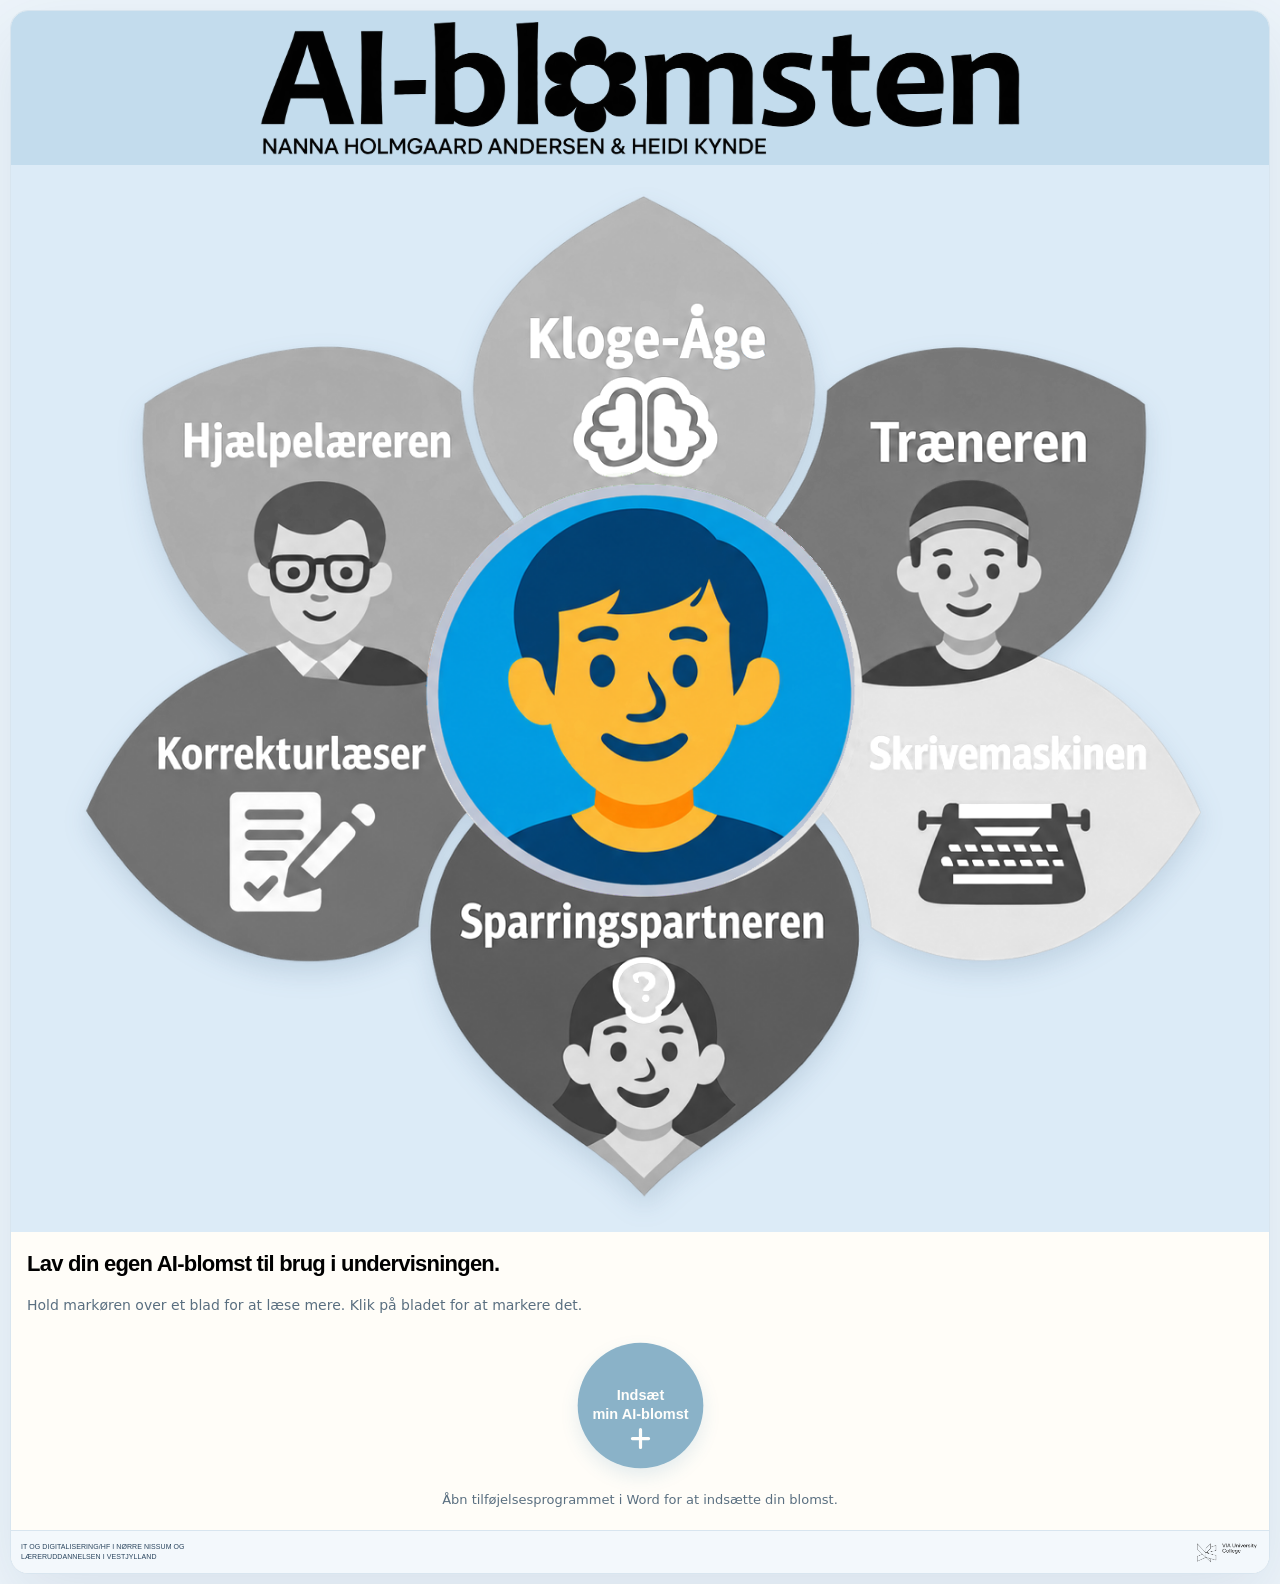
==== word.html @ d3162bc7 "Add files via upload" ====
<!doctype html>
<html lang="da"><head><meta charset="utf-8"><meta name="viewport" content="width=device-width,initial-scale=1"><title>AI-blomsten</title>
<link rel="icon" type="image/svg+xml" href="data:image/svg+xml,%3Csvg%20xmlns%3D%22http%3A%2F%2Fwww.w3.org%2F2000%2Fsvg%22%20viewBox%3D%220%200%2064%2064%22%3E%3Cellipse%20cx%3D%2232%22%20cy%3D%2215%22%20rx%3D%229%22%20ry%3D%2214%22%20fill%3D%22%23f4c542%22%20transform%3D%22rotate%280%2032%2032%29%22%2F%3E%3Cellipse%20cx%3D%2232%22%20cy%3D%2215%22%20rx%3D%229%22%20ry%3D%2214%22%20fill%3D%22%23ed8fba%22%20transform%3D%22rotate%2860%2032%2032%29%22%2F%3E%3Cellipse%20cx%3D%2232%22%20cy%3D%2215%22%20rx%3D%229%22%20ry%3D%2214%22%20fill%3D%22%238875c9%22%20transform%3D%22rotate%28120%2032%2032%29%22%2F%3E%3Cellipse%20cx%3D%2232%22%20cy%3D%2215%22%20rx%3D%229%22%20ry%3D%2214%22%20fill%3D%22%234b9fd7%22%20transform%3D%22rotate%28180%2032%2032%29%22%2F%3E%3Cellipse%20cx%3D%2232%22%20cy%3D%2215%22%20rx%3D%229%22%20ry%3D%2214%22%20fill%3D%22%2368b881%22%20transform%3D%22rotate%28240%2032%2032%29%22%2F%3E%3Cellipse%20cx%3D%2232%22%20cy%3D%2215%22%20rx%3D%229%22%20ry%3D%2214%22%20fill%3D%22%23ef9250%22%20transform%3D%22rotate%28300%2032%2032%29%22%2F%3E%3Ccircle%20cx%3D%2232%22%20cy%3D%2232%22%20r%3D%2211%22%20fill%3D%22%23ffd96b%22%2F%3E%3Ccircle%20cx%3D%2232%22%20cy%3D%2232%22%20r%3D%225%22%20fill%3D%22%23fff1b8%22%2F%3E%3C%2Fsvg%3E">
<style>
:root{font-family:system-ui,sans-serif;color:#213d55;background:#edf4fa}*{box-sizing:border-box}body{margin:0;min-height:100vh;display:grid;place-items:center;padding:24px}
main{width:min(100%,1080px);background:#fffdf8;border:1px solid #d8e5ef;border-radius:28px;box-shadow:0 24px 70px #284d751a;overflow:hidden;display:grid;grid-template-columns:1.35fr 1fr}.brand{grid-column:1/-1;background:#c3dced;display:flex;justify-content:center;padding:12px 20px 8px}.brand-logo{position:relative;width:min(100%,760px);aspect-ratio:2046/361;overflow:hidden}.brand img{display:block;position:absolute;left:-3.03%;top:-53.46%;width:106.06%;height:auto}.sr-only{position:absolute;width:1px;height:1px;padding:0;margin:-1px;overflow:hidden;clip:rect(0,0,0,0);white-space:nowrap;border:0}.partners{grid-column:1/-1;border-top:1px solid #d8e5ef;background:#f3f8fc;padding:12px 19px;display:flex;align-items:center;justify-content:space-between;gap:14px}.partners-text{font-family:Arial,Helvetica,sans-serif;font-size:8.75px;font-weight:400;line-height:1.4;letter-spacing:.01em;color:#29445d}.partners img{display:block;width:min(15.5%,125px);height:auto;object-fit:contain}.art{background:#dcebf7;display:grid;place-items:center;padding:20px;min-height:560px}.flower-wrap{width:100%;position:relative}.flower-wrap canvas{display:block;width:100%;height:auto;max-height:620px;filter:drop-shadow(0 12px 13px #305a8128)}.flower-wrap svg{position:absolute;inset:0;width:100%;height:100%}
.art{position:relative;overflow:hidden;align-content:start}.callout{position:absolute;z-index:3;width:min(44%,260px);max-height:calc(100% - 16px);overflow:hidden;padding:8px;border:2px solid #0aa0d0;border-radius:20px;background:#fff;box-shadow:0 10px 24px #1b577a22;pointer-events:none}.callout[hidden],.callout-tail[hidden]{display:none}.callout img{display:block;width:100%;height:auto}.callout.pos-tl{left:8px;top:8px}.callout.pos-tr{right:8px;top:8px}.callout.pos-bl{left:8px;bottom:8px}.callout.pos-br{right:8px;bottom:8px}.callout-tail{position:absolute;inset:0;width:100%;height:100%;z-index:4;pointer-events:none}.panel{padding:55px 42px;display:flex;flex-direction:column;justify-content:center}.eyebrow{color:#52795e;font-size:12px;font-weight:800;letter-spacing:.17em;text-transform:uppercase;margin:0 0 14px}h1{font-family:Georgia,serif;font-size:clamp(38px,5vw,58px);line-height:1.05;letter-spacing:-.045em;margin:0 0 18px;font-weight:500}.guide-title{font-family:"Arial Black",Arial,Helvetica,sans-serif;font-size:clamp(27px,3vw,34px);font-weight:900;line-height:1.12;letter-spacing:-.035em;color:#000;margin:0 0 18px}p{line-height:1.55;color:#5a6f80;margin:0 0 28px}
.hit{fill:transparent;cursor:pointer;outline:none}.hit:focus-visible{stroke:#155d89;stroke-width:9}.download{appearance:none;border:0;background:none;padding:0;cursor:pointer;width:min(100%,180px);align-self:center;filter:drop-shadow(0 8px 9px #176a9a38);transition:transform .18s,filter .18s}.download svg{display:block;width:100%;height:auto}.download:hover{transform:translateY(-3px);filter:drop-shadow(0 11px 12px #176a9a50)}.download:focus-visible{outline:3px solid #88bddd;outline-offset:3px;border-radius:40%}.hint{font-size:13px;margin:16px 0 0;color:#6e8394}
@media(max-width:750px){main{grid-template-columns:1fr}.partners{flex-direction:column;align-items:flex-start;padding:12px 13px}.partners img{width:min(32.5%,110px)}.art{min-height:0;padding:20px}.flower-wrap canvas{max-height:420px}.panel{padding:32px 26px 38px}}

body{display:block;padding:10px}main{width:100%;grid-template-columns:1fr;border-radius:18px}.art{min-height:0;padding:12px}.flower-wrap canvas{max-height:none}.panel{padding:20px 16px;gap:0}.guide-title{font-size:22px}.panel p{font-size:14px;margin-bottom:16px}.download{width:145px}.download:disabled{opacity:.5;cursor:wait}.partners{flex-direction:row;align-items:center;padding:10px}.partners-text{font-size:7px}.partners img{width:65px}.callout{width:49%;padding:5px;border-radius:12px}#word-status{margin:12px 0 0;font-size:13px;text-align:center}.brand{padding:10px}
</style><script src="https://appsforoffice.microsoft.com/lib/1/hosted/office.js"></script></head><body><main><header class="brand"><h1 class="sr-only">AI-blomsten</h1><div class="brand-logo"><img src="[data-uri]" alt="AI-blomsten — Nanna Holmgaard Andersen og Heidi Kynde"></div></header><div class="art"><div class="flower-wrap"><canvas id="flowerCanvas" width="1364" height="1153" aria-label="AI-blomst med seks valgbare blade"></canvas><svg id="flower" xmlns="http://www.w3.org/2000/svg" viewBox="0 0 1364 1153" aria-label="Vælg blomsterblade"><g id="hit-areas"></g><circle cx="682" cy="562" r="235" fill="transparent" pointer-events="all" aria-hidden="true"/></svg></div><svg class="callout-tail" id="callout-tail" aria-hidden="true" hidden><path id="tail-path" fill="white" stroke="#0aa0d0" stroke-width="2" stroke-linejoin="round"/></svg><aside class="callout" id="callout" hidden><img id="callout-image" alt=""></aside></div>
<section class="panel"><h2 class="guide-title">Lav din egen AI-blomst til brug i undervisningen.</h2><p>Hold markøren over et blad for at læse mere. Klik på bladet for at markere det.</p><button class="download" id="download" type="button" aria-label="Indsæt min AI-blomst"><svg viewBox="0 0 180 180" aria-hidden="true" focusable="false"><circle cx="90" cy="90" r="78" fill="#176a9a"/><text x="90" y="83" text-anchor="middle" fill="white" font-family="Arial,Helvetica,sans-serif" font-size="18" font-weight="700"><tspan x="90">Indsæt</tspan><tspan x="90" dy="24">min AI-blomst</tspan></text><path d="M90 120 V142 M80 131 H100" fill="none" stroke="white" stroke-width="4" stroke-linecap="round" stroke-linejoin="round"/></svg></button><p id="word-status" role="status" aria-live="polite">Åbn tilføjelsesprogrammet i Word for at indsætte din blomst.</p></section><footer class="partners"><div class="partners-text">IT OG DIGITALISERING/HF I NØRRE NISSUM OG<br>LÆRERUDDANNELSEN I VESTJYLLAND</div><img src="[data-uri]" alt="VIA University College"></footer></main>

<script>
const originalUrl='[data-uri]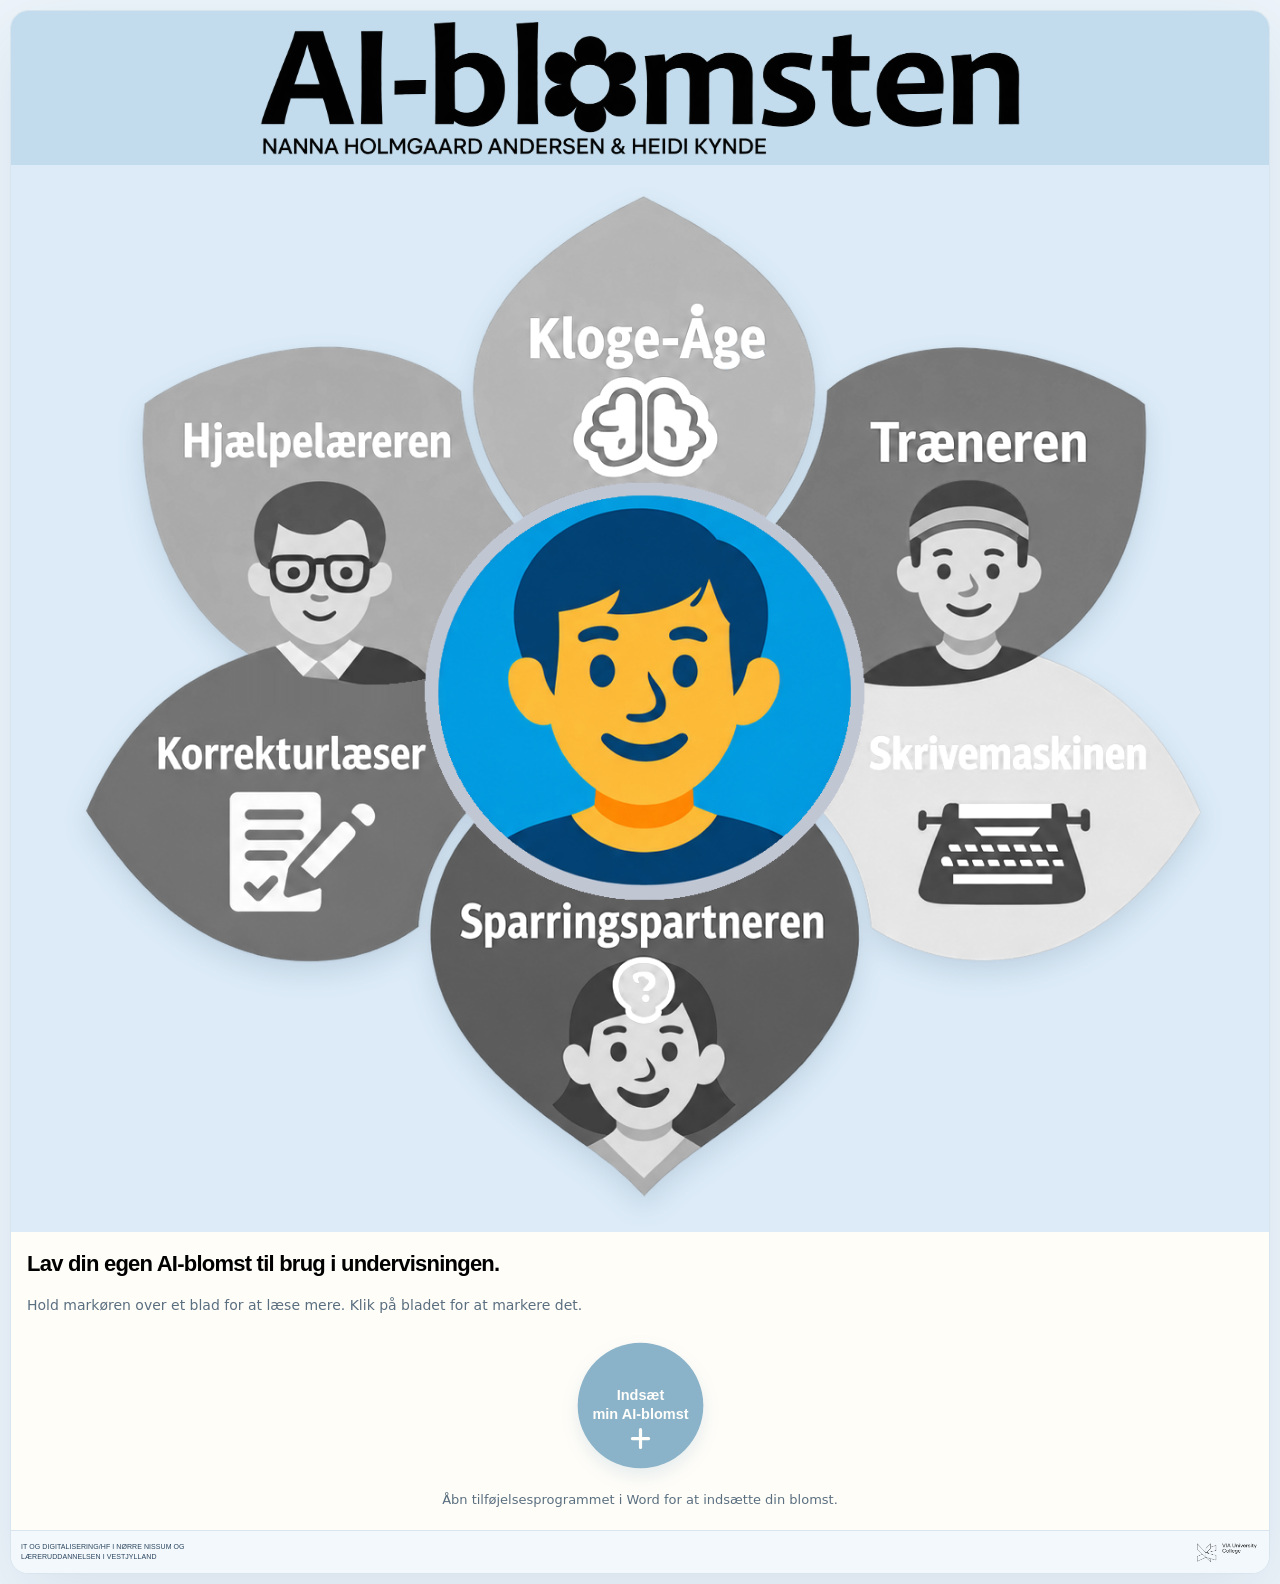
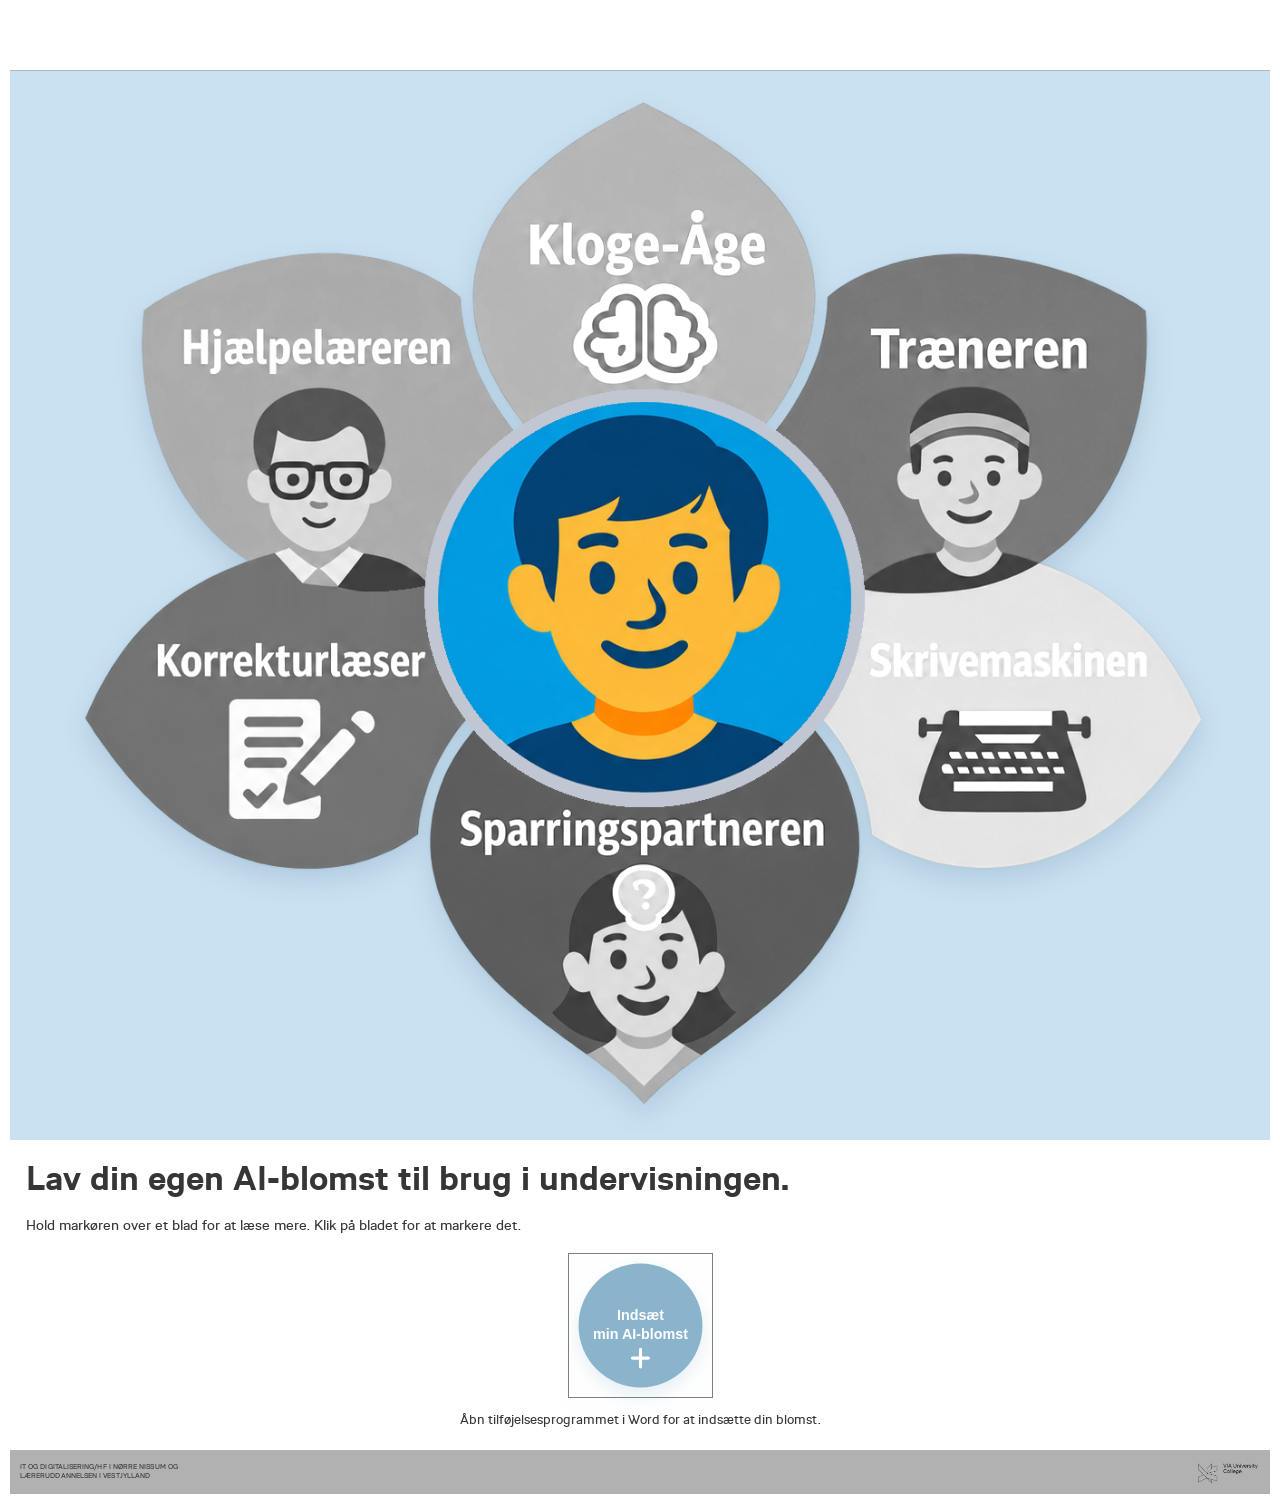
